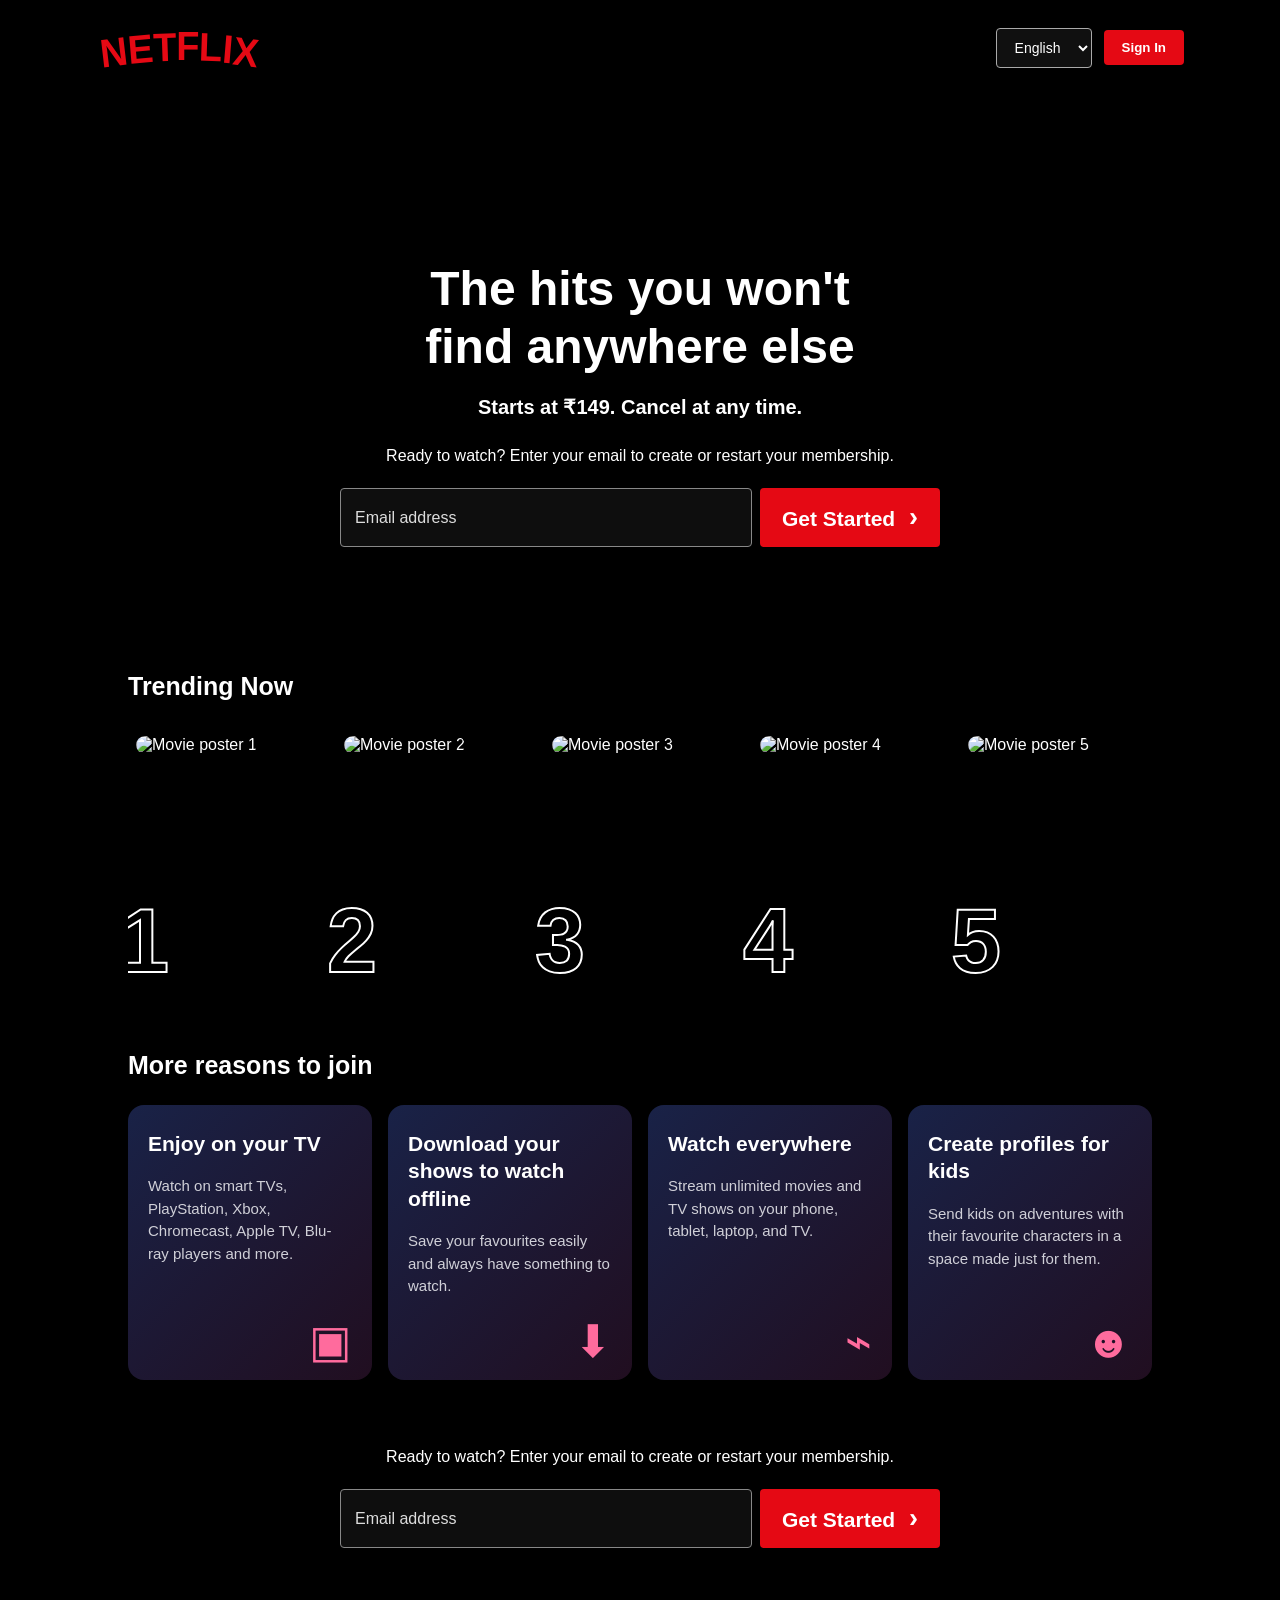
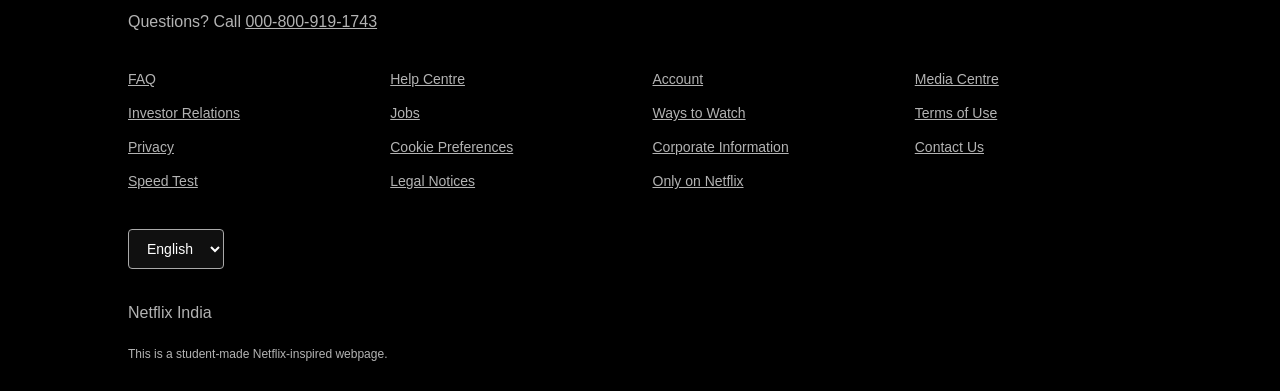
==== netflix.html @ 7c029777 "first comit" ====
<!DOCTYPE html>
<html lang="en">
<head>
    <meta charset="UTF-8">
    <meta name="viewport" content="width=device-width, initial-scale=1.0">
    <title>Netflix India - Watch Shows Online</title>
    <link rel="stylesheet" href="style.css">
</head>

<body>

    <!-- HERO SECTION -->
    <section class="hero">

        <header class="navbar">
            <h1 class="logo">
                <span>N</span><span>E</span><span>T</span><span>F</span><span>L</span><span>I</span><span>X</span>
            </h1>

            <div class="nav-right">
                <select aria-label="Language">
                    <option>English</option>
                    <option>Hindi</option>
                </select>

                <button class="sign-in">Sign In</button>
            </div>
        </header>

        <div class="hero-content">
            <h2>The hits you won't<br>find anywhere else</h2>

            <h3>Starts at ₹149. Cancel at any time.</h3>

            <p>
                Ready to watch? Enter your email to create or
                restart your membership.
            </p>

            <form class="email-form">
                <input type="email" placeholder="Email address" required>
                <button type="submit">Get Started <span>›</span></button>
            </form>
        </div>

    </section>

    <!-- TRENDING NOW -->
    <main>

        <section class="section">
            <h2>Trending Now</h2>

            <div class="poster-list">

                <div class="poster">
                    <span class="number">1</span>
                    <img src="https://image.tmdb.org/t/p/w500/8cdWjvZQUExUUTzyp4t6EDMubfO.jpg" alt="Movie poster 1">
                </div>

                <div class="poster">
                    <span class="number">2</span>
                    <img src="https://image.tmdb.org/t/p/w500/1pdfLvkbY9ohJlCjQH2CZjjYVvJ.jpg" alt="Movie poster 2">
                </div>

                <div class="poster">
                    <span class="number">3</span>
                    <img src="https://image.tmdb.org/t/p/w500/8Gxv8gSFCU0XGDykEGv7zR1n2ua.jpg" alt="Movie poster 3">
                </div>

                <div class="poster">
                    <span class="number">4</span>
                    <img src="https://image.tmdb.org/t/p/w500/1XDDXPXGiI8id7MrUxK36ke7gkX.jpg" alt="Movie poster 4">
                </div>

                <div class="poster">
                    <span class="number">5</span>
                    <img src="https://image.tmdb.org/t/p/w500/8b8R8l88Qje9dn9OE8PY05Nxl1X.jpg" alt="Movie poster 5">
                </div>

                <div class="poster">
                    <span class="number">6</span>
                    <img src="https://image.tmdb.org/t/p/w500/7IiTTgloJzvGI1TAYymCfbfl3vT.jpg" alt="Movie poster 6">
                </div>

            </div>
        </section>

        <!-- MORE REASONS TO JOIN -->
        <section class="section reasons">
            <h2>More reasons to join</h2>

            <div class="reason-container">

                <div class="reason-card">
                    <h3>Enjoy on your TV</h3>
                    <p>
                        Watch on smart TVs, PlayStation,
                        Xbox, Chromecast, Apple TV,
                        Blu-ray players and more.
                    </p>
                    <div class="reason-icon">▣</div>
                </div>

                <div class="reason-card">
                    <h3>Download your shows to watch offline</h3>
                    <p>
                        Save your favourites easily and
                        always have something to watch.
                    </p>
                    <div class="reason-icon">⬇</div>
                </div>

                <div class="reason-card">
                    <h3>Watch everywhere</h3>
                    <p>
                        Stream unlimited movies and TV
                        shows on your phone, tablet,
                        laptop, and TV.
                    </p>
                    <div class="reason-icon">⌁</div>
                </div>

                <div class="reason-card">
                    <h3>Create profiles for kids</h3>
                    <p>
                        Send kids on adventures with their
                        favourite characters in a space
                        made just for them.
                    </p>
                    <div class="reason-icon">☻</div>
                </div>

            </div>
        </section>

        <!-- BOTTOM EMAIL SECTION -->
        <section class="bottom-email">
            <p>
                Ready to watch? Enter your email to create
                or restart your membership.
            </p>

            <form class="email-form">
                <input type="email" placeholder="Email address" required>
                <button type="submit">Get Started <span>›</span></button>
            </form>
        </section>

        <!-- FOOTER -->
        <footer class="footer">

            <p class="questions">
                Questions? Call
                <a href="tel:0008009191743">000-800-919-1743</a>
            </p>

            <div class="footer-links">

                <div>
                    <a href="https://help.netflix.com/">FAQ</a>
                    <a href="https://ir.netflix.net/">Investor Relations</a>
                    <a href="https://help.netflix.com/legal/privacy">Privacy</a>
                    <a href="https://fast.com/">Speed Test</a>
                </div>

                <div>
                    <a href="https://help.netflix.com/">Help Centre</a>
                    <a href="https://jobs.netflix.com/">Jobs</a>
                    <a href="#">Cookie Preferences</a>
                    <a href="#">Legal Notices</a>
                </div>

                <div>
                    <a href="#">Account</a>
                    <a href="#">Ways to Watch</a>
                    <a href="#">Corporate Information</a>
                    <a href="#">Only on Netflix</a>
                </div>

                <div>
                    <a href="#">Media Centre</a>
                    <a href="#">Terms of Use</a>
                    <a href="#">Contact Us</a>
                </div>

            </div>

            <select class="footer-language" aria-label="Footer language">
                <option>English</option>
                <option>Hindi</option>
            </select>

            <p class="country">Netflix India</p>

            <p class="disclaimer">
                This is a student-made Netflix-inspired webpage.
            </p>

        </footer>

    </main>

</body>
</html>
---- style.css ----
* {
    margin: 0;
    padding: 0;
    box-sizing: border-box;
}

body {
    background: #000;
    color: #fff;
    font-family: Arial, Helvetica, sans-serif;
}

/* HERO BACKGROUND */

.hero {
    min-height: 600px;
    background-image:
        linear-gradient(to bottom, rgba(0,0,0,0.6), rgba(0,0,0,0.8)),
        url("https://assets.nflxext.com/ffe/siteui/vlv3/9c5457b8-9ab0-4a04-9fc1-e608d5670f1a/710d74e0-7158-408e-8d9b-23c219dee5df/IN-en-20210719-popsignuptwoweeks-perspective_alpha_website_small.jpg");
    background-size: cover;
    background-position: center;
    background-repeat: no-repeat;
}


/* NAVBAR */
.navbar {
    width: 85%;
    max-width: 1200px;
    margin: auto;
    padding-top: 25px;
    display: flex;
    align-items: center;
    justify-content: space-between;
}

/* CURVED NETFLIX LOGO */


.logo {
    color: #e50914;
    font-family: Arial, Helvetica, sans-serif;
    font-size: 40px;
    font-weight: 700;
    letter-spacing: 0px;
    white-space: nowrap;
    display: inline-block;
    transform: scaleX(0.95);
}



.logo span {
    display: inline-block;
}

.logo span:nth-child(1) {
    transform: translateY(5px) rotate(-7deg);
}

.logo span:nth-child(2) {
    transform: translateY(2px) rotate(-5deg);
}

.logo span:nth-child(3) {
    transform: translateY(0) rotate(-2deg);
}

.logo span:nth-child(4) {
    transform: translateY(-1px);
}

.logo span:nth-child(5) {
    transform: translateY(0) rotate(2deg);
}

.logo span:nth-child(6) {
    transform: translateY(2px) rotate(5deg);
}

.logo span:nth-child(7) {
    transform: translateY(5px) rotate(7deg);
}

/* NAVIGATION BUTTONS */
.nav-right {
    display: flex;
    align-items: center;
    gap: 12px;
}

.nav-right select,
.footer-language {
    background: rgba(20, 20, 20, 0.8);
    color: white;
    border: 1px solid #aaa;
    border-radius: 4px;
    padding: 10px 14px;
    font-size: 14px;
}

select option {
    background: #222;
    color: white;
}

button {
    cursor: pointer;
    color: white;
    border: none;
    border-radius: 4px;
    font-weight: bold;
}

.sign-in {
    background: #e50914;
    padding: 10px 18px;
}

.sign-in:hover,
.email-form button:hover {
    background: #c11119;
}

/* HERO CONTENT */
.hero-content {
    max-width: 850px;
    margin: 190px auto 0;
    padding: 0 20px 80px;
    text-align: center;
}

.hero-content h2 {
    font-size: 48px;
    line-height: 1.2;
    font-weight: 900;
    margin-bottom: 20px;
}

.hero-content h3 {
    font-size: 20px;
    margin-bottom: 25px;
}

.hero-content p,
.bottom-email p {
    font-size: 16px;
    line-height: 1.5;
    margin-bottom: 20px;
}

/* EMAIL FORMS */
.email-form {
    display: flex;
    justify-content: center;
    gap: 8px;
    width: 100%;
    max-width: 600px;
    margin: auto;
}

.email-form input {
    flex: 1;
    min-width: 0;
    padding: 18px 14px;
    background: rgba(20, 20, 20, 0.7);
    color: white;
    border: 1px solid #888;
    border-radius: 4px;
    font-size: 16px;
}

.email-form input::placeholder {
    color: #ddd;
}

.email-form button {
    background: #e50914;
    padding: 14px 22px;
    font-size: 21px;
    white-space: nowrap;
}

.email-form button span {
    font-size: 27px;
    margin-left: 8px;
}

/* GENERAL SECTIONS */
.section {
    width: 80%;
    max-width: 1200px;
    margin: 45px auto;
}

.section > h2 {
    font-size: 25px;
    margin-bottom: 25px;
}

/* TRENDING POSTERS */
.poster-list {
    display: flex;
    gap: 28px;
    overflow-x: auto;
    padding: 10px 8px 20px;
}

.poster {
    flex: 0 0 180px;
    height: 250px;
    position: relative;
    transition: transform 0.3s ease;
}

.poster:hover {
    transform: scale(1.06);
}

.poster img {
    width: 100%;
    height: 100%;
    object-fit: cover;
    border-radius: 10px;
}

.number {
    position: absolute;
    left: -17px;
    bottom: 0;
    z-index: 2;
    font-size: 90px;
    line-height: 1;
    font-weight: 900;
    color: #000;
    -webkit-text-stroke: 2px white;
    text-shadow: 2px 2px 4px #000;
}

/* REASONS TO JOIN */
.reason-container {
    display: grid;
    grid-template-columns: repeat(4, 1fr);
    gap: 16px;
}

.reason-card {
    min-height: 275px;
    padding: 25px 20px;
    border-radius: 16px;
    position: relative;
    overflow: hidden;
    background: linear-gradient(135deg, #192247, #210e20);
}

.reason-card h3 {
    font-size: 21px;
    line-height: 1.3;
    margin-bottom: 18px;
}

.reason-card p {
    color: #d0d0d8;
    font-size: 15px;
    line-height: 1.5;
}

.reason-icon {
    position: absolute;
    right: 20px;
    bottom: 12px;
    font-size: 45px;
    color: #ff6b9d;
}

/* BOTTOM EMAIL */
.bottom-email {
    width: 80%;
    max-width: 800px;
    margin: 65px auto;
    text-align: center;
}

/* FOOTER */
.footer {
    width: 80%;
    max-width: 1200px;
    margin: 60px auto 30px;
    color: #b3b3b3;
}

.footer a {
    color: #b3b3b3;
}

.questions {
    margin-bottom: 40px;
}

.footer-links {
    display: grid;
    grid-template-columns: repeat(4, 1fr);
    gap: 25px;
}

.footer-links div {
    display: flex;
    flex-direction: column;
    gap: 18px;
    font-size: 14px;
}

.footer-language {
    margin-top: 40px;
}

.country {
    margin-top: 35px;
}

.disclaimer {
    font-size: 12px;
    margin-top: 25px;
}

/* TABLET RESPONSIVE */
@media (max-width: 900px) {
    .reason-container {
        grid-template-columns: repeat(2, 1fr);
    }

    .section,
    .footer,
    .bottom-email {
        width: 90%;
    }

    .navbar {
        width: 90%;
    }
}

/* MOBILE RESPONSIVE */
@media (max-width: 600px) {
    .hero {
        min-height: 650px;
    }

    .navbar {
        padding-top: 20px;
    }

    .logo {
        font-size: 28px;
    }

    .nav-right {
        gap: 6px;
    }

    .nav-right select {
        padding: 7px;
        font-size: 12px;
    }

    .sign-in {
        padding: 8px 10px;
    }

    .hero-content {
        margin-top: 150px;
    }

    .hero-content h2 {
        font-size: 32px;
    }

    .hero-content h3 {
        font-size: 17px;
    }

    .hero-content p {
        font-size: 14px;
    }

    .email-form {
        flex-direction: column;
    }

    .email-form input {
        width: 100%;
        min-height: 55px;
    }

    .email-form button {
        align-self: center;
        font-size: 17px;
        padding: 12px 18px;
    }

    .poster {
        flex-basis: 145px;
        height: 205px;
    }

    .number {
        font-size: 70px;
        left: -12px;
    }

    .reason-container {
        grid-template-columns: 1fr;
    }

    .reason-card {
        min-height: 220px;
    }

    .footer-links {
        grid-template-columns: repeat(2, 1fr);
    }

    .section > h2 {
        font-size: 22px;
    }
}
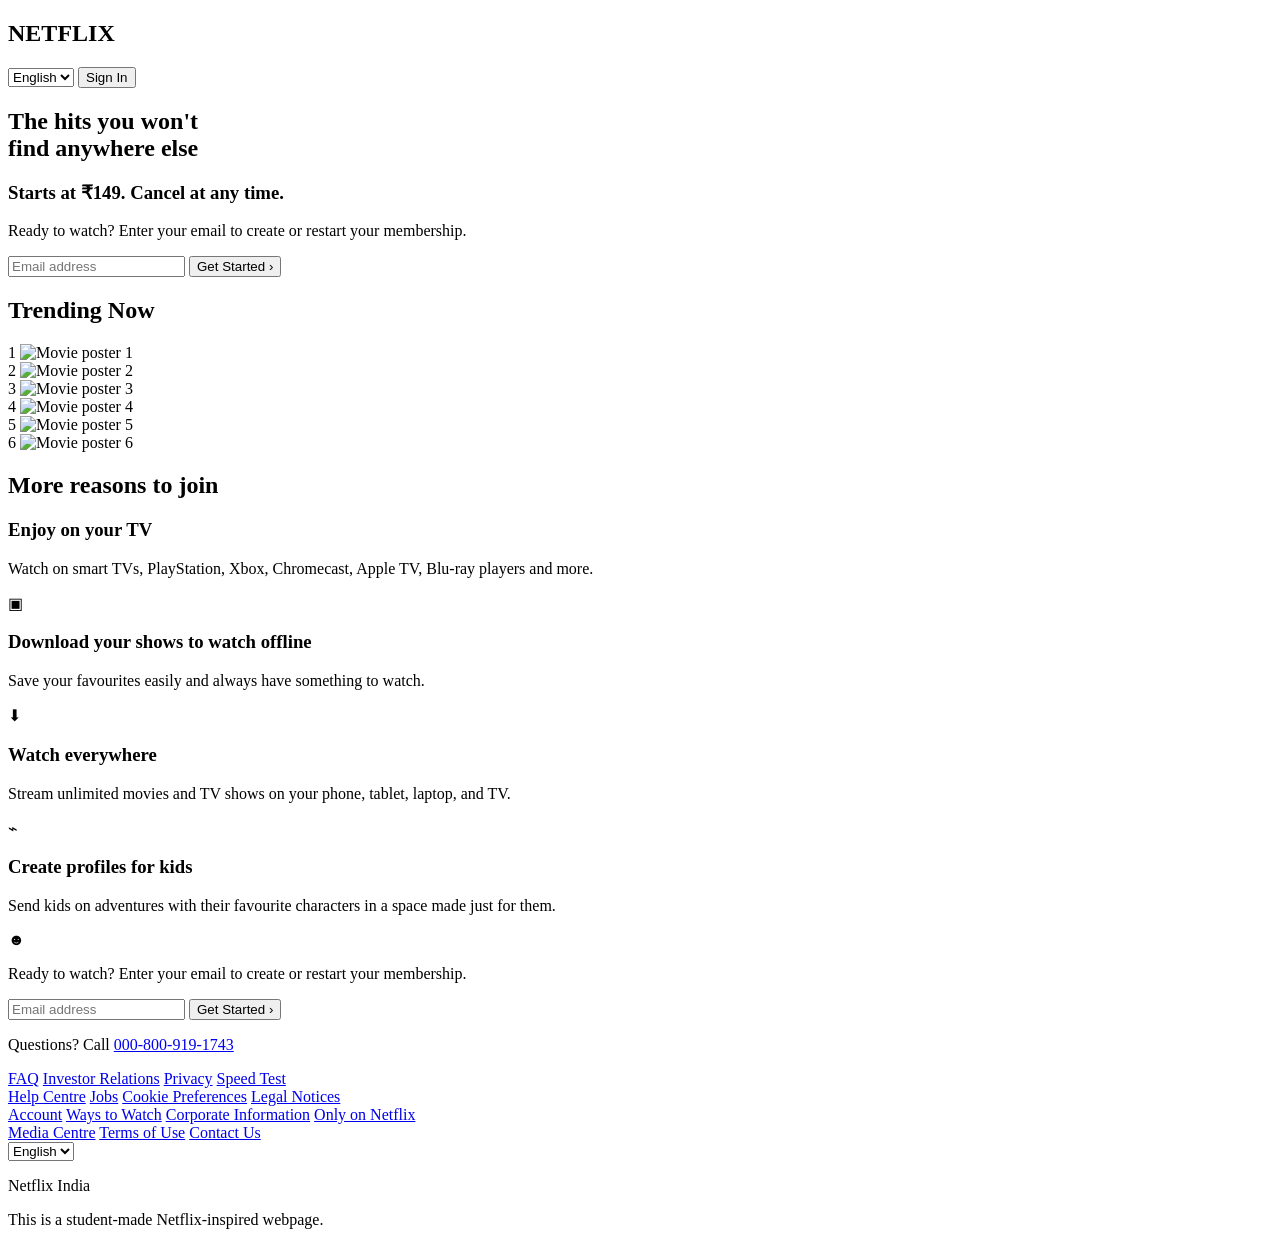
==== commit f7cdf06a: "Merge branch 'main' of https://github.com/AnukalpGupta/first_project" ====
--- a/netflix.html
+++ b/netflix.html
@@ -4,7 +4,7 @@
     <meta charset="UTF-8">
     <meta name="viewport" content="width=device-width, initial-scale=1.0">
     <title>Netflix India - Watch Shows Online</title>
-    <link rel="stylesheet" href="style.css">
+    <link rel="stylesheet" href="netflixgit .css">
 </head>
 
 <body>
